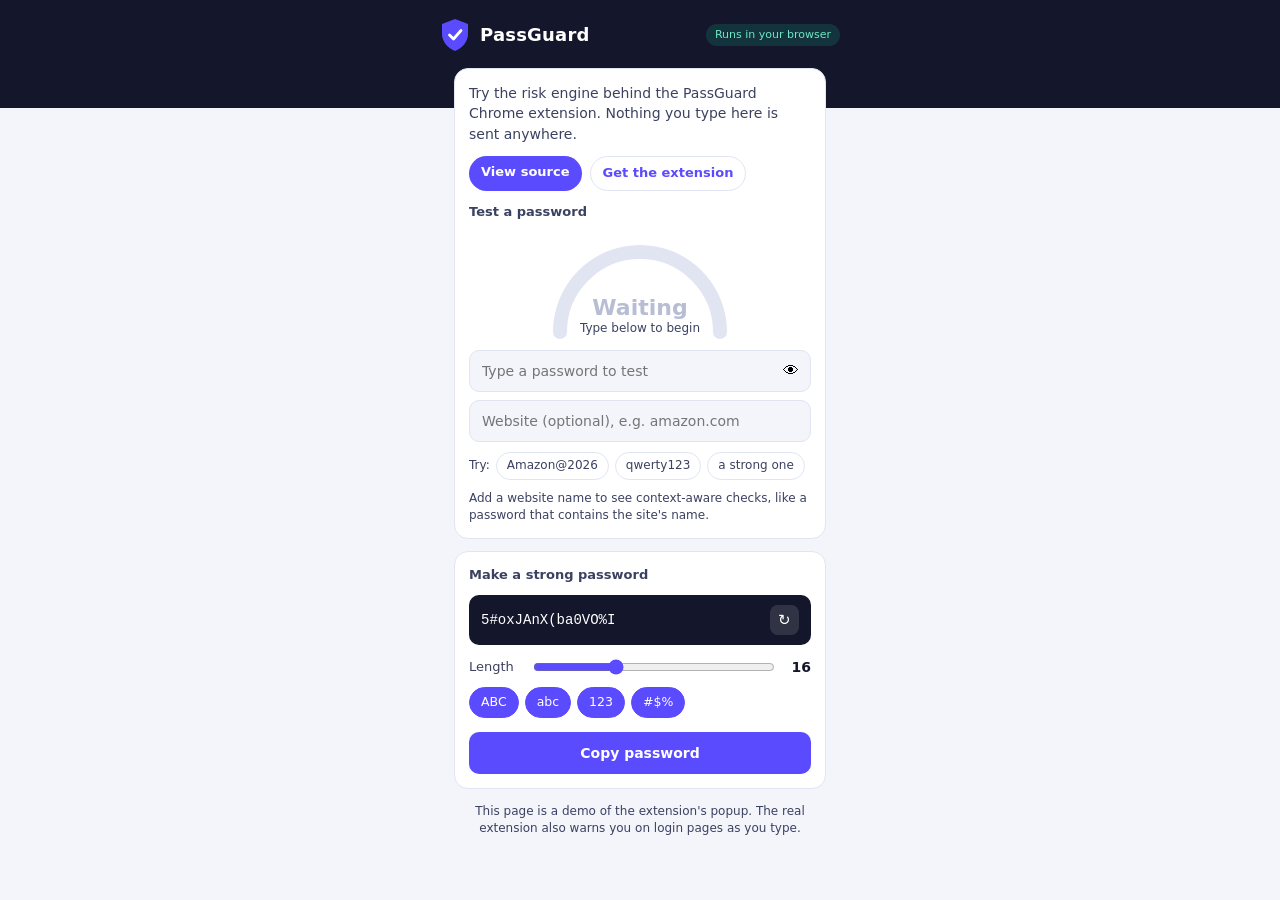
==== docs/index.html @ 55a2b688 "Add files via upload" ====
<!DOCTYPE html>
<html lang="en">
<head>
<meta charset="UTF-8">
<meta name="viewport" content="width=device-width, initial-scale=1">
<title>PassGuard - Live Demo</title>
<meta name="description" content="Try PassGuard: privacy-first password risk analysis that runs entirely in your browser.">
<style>
  :root {
    --ink: #14172B;
    --ink-soft: #3B4160;
    --mist: #F3F5FB;
    --card: #FFFFFF;
    --line: #E1E5F2;
    --violet: #5B4BFF;
    --violet-dark: #4536E0;
    --mint: #17B890;
    --amber: #F5A524;
    --orange: #F07C2A;
    --coral: #E8455F;
    --lvl: #B7BDD3;          /* current risk colour, changed by JS */
  }
  * { box-sizing: border-box; }
  body {
    width: 340px; margin: 0; background: var(--mist); color: var(--ink);
    font: 14px/1.45 "Segoe UI", system-ui, -apple-system, Roboto, sans-serif;
  }

  /* ---------- Header ---------- */
  header {
    background: var(--ink); color: #fff; padding: 16px 18px 46px;
    display: flex; align-items: center; gap: 10px;
  }
  header svg { flex: none; }
  .brand { font-size: 18px; font-weight: 700; letter-spacing: .2px; }
  .pill {
    margin-left: auto; font-size: 11px; padding: 3px 9px; border-radius: 99px;
    background: rgba(23,184,144,.18); color: #6EE7C5; white-space: nowrap;
  }

  main { padding: 0 14px 14px; margin-top: -32px; }
  .card {
    background: var(--card); border: 1px solid var(--line);
    border-radius: 14px; padding: 14px;
  }
  .card + .card { margin-top: 12px; }
  h2 { font-size: 13px; margin: 0 0 10px; color: var(--ink-soft); font-weight: 600; }

  /* ---------- Tester ---------- */
  #tester[data-level="low"]      { --lvl: var(--mint); }
  #tester[data-level="moderate"] { --lvl: var(--amber); }
  #tester[data-level="high"]     { --lvl: var(--orange); }
  #tester[data-level="critical"] { --lvl: var(--coral); }

  .gauge { position: relative; width: 200px; height: 110px; margin: 0 auto 4px; }
  .gauge svg { display: block; }
  .track, .fill { fill: none; stroke-width: 14; stroke-linecap: round; }
  .track { stroke: var(--line); }
  .fill  { stroke: var(--lvl); stroke-dasharray: 251.33; stroke-dashoffset: 251.33;
           transition: stroke-dashoffset .5s ease, stroke .3s ease; }
  .gauge-text { position: absolute; left: 0; right: 0; bottom: 4px; text-align: center; }
  .gauge-level { font-size: 22px; font-weight: 700; color: var(--lvl); line-height: 1.1; }
  .gauge-score { font-size: 12px; color: var(--ink-soft); }

  .field { position: relative; margin-top: 8px; }
  .field input {
    width: 100%; padding: 10px 40px 10px 12px; font: inherit;
    border: 1.5px solid var(--line); border-radius: 10px; background: var(--mist);
    color: var(--ink);
  }
  .field input:focus { outline: none; border-color: var(--violet); background: #fff; }
  .eye {
    position: absolute; right: 6px; top: 50%; transform: translateY(-50%);
    border: 0; background: none; cursor: pointer; padding: 4px 6px; font-size: 16px;
  }
  .reasons { list-style: none; margin: 10px 0 0; padding: 0; font-size: 13px; }
  .reasons li { display: flex; gap: 8px; padding: 4px 0; color: var(--ink-soft); }
  .reasons li::before {
    content: ""; flex: none; width: 8px; height: 8px; margin-top: 6px;
    border-radius: 50%; background: var(--lvl);
  }
  .hint { margin: 10px 0 0; font-size: 12px; color: var(--ink-soft); }

  /* ---------- Generator ---------- */
  .output {
    display: flex; align-items: center; gap: 8px; padding: 10px 12px;
    background: var(--ink); color: #fff; border-radius: 10px;
    font: 14px/1.3 ui-monospace, Consolas, "Courier New", monospace;
  }
  #pwOut { flex: 1; word-break: break-all; user-select: all; }
  .icon-btn {
    flex: none; border: 0; border-radius: 8px; padding: 6px 8px; cursor: pointer;
    background: rgba(255,255,255,.12); color: #fff; font-size: 15px;
  }
  .icon-btn:hover { background: rgba(255,255,255,.22); }

  .row { display: flex; align-items: center; gap: 10px; margin-top: 12px; }
  .row label.name { font-size: 13px; color: var(--ink-soft); min-width: 52px; }
  input[type=range] { flex: 1; accent-color: var(--violet); }
  #lenVal { width: 24px; text-align: right; font-weight: 700; }

  .chips { display: flex; flex-wrap: wrap; gap: 6px; margin-top: 10px; }
  .chip input { position: absolute; opacity: 0; pointer-events: none; }
  .chip span {
    display: inline-block; padding: 5px 11px; border-radius: 99px; cursor: pointer;
    border: 1.5px solid var(--line); font-size: 12.5px; color: var(--ink-soft);
    user-select: none;
  }
  .chip input:checked + span { background: var(--violet); border-color: var(--violet); color: #fff; }
  .chip input:focus-visible + span { outline: 2px solid var(--violet); outline-offset: 2px; }

  .primary {
    width: 100%; margin-top: 14px; padding: 11px; border: 0; border-radius: 10px;
    background: var(--violet); color: #fff; font: inherit; font-weight: 600; cursor: pointer;
    transition: background .15s;
  }
  .primary:hover { background: var(--violet-dark); }
  .primary.done { background: var(--mint); }
  button:focus-visible, input:focus-visible { outline: 2px solid var(--violet); outline-offset: 2px; }

  footer { text-align: center; font-size: 11.5px; color: var(--ink-soft); padding: 0 14px 14px; }

  @media (prefers-reduced-motion: reduce) {
    .fill, .primary { transition: none; }
  }

  /* ---------- Demo page overrides ---------- */
  body { width: auto; min-height: 100vh; }
  header { padding: 18px 16px 56px; }
  .wrap { width: 100%; max-width: 400px; margin: 0 auto; }
  header .wrap { display: flex; align-items: center; gap: 10px; }
  main.wrap { padding: 0 14px 20px; margin-top: -40px; }
  .lede { font-size: 14px; color: var(--ink-soft); margin: 0 0 12px; }
  .links { display: flex; gap: 8px; margin: 0 0 12px; flex-wrap: wrap; }
  .links a {
    padding: 7px 12px; border-radius: 99px; font-size: 13px; font-weight: 600;
    text-decoration: none; background: var(--violet); color: #fff;
  }
  .links a.alt { background: #fff; color: var(--violet); border: 1.5px solid var(--line); }
  .links a:focus-visible { outline: 2px solid var(--violet); outline-offset: 2px; }
  .examples { display: flex; flex-wrap: wrap; gap: 6px; margin-top: 10px; align-items: center; }
  .examples span.lbl { font-size: 12px; color: var(--ink-soft); }
  .examples button {
    border: 1.5px solid var(--line); background: #fff; border-radius: 99px; cursor: pointer;
    padding: 4px 10px; font: inherit; font-size: 12px; color: var(--ink-soft);
  }
  .examples button:hover { border-color: var(--violet); color: var(--violet); }
  #siteInput { padding-right: 12px; }
  .note { font-size: 12px; color: var(--ink-soft); text-align: center; margin: 14px 0 0; }
</style>
</head>
<body>

<header>
  <div class="wrap">
    <svg width="30" height="34" viewBox="0 0 30 34" aria-hidden="true">
      <path d="M15 1 L28 6 V16 C28 24 22 30 15 33 C8 30 2 24 2 16 V6 Z" fill="#5B4BFF"/>
      <path d="M9.5 17 L13.5 21 L21 12.5" fill="none" stroke="#fff" stroke-width="2.8"
            stroke-linecap="round" stroke-linejoin="round"/>
    </svg>
    <span class="brand">PassGuard</span>
    <span class="pill">Runs in your browser</span>
  </div>
</header>

<main class="wrap">
  <section class="card" id="tester" data-level="none">
    <p class="lede">Try the risk engine behind the PassGuard Chrome extension. Nothing you type here is sent anywhere.</p>
    <div class="links">
      <a href="https://github.com/YOUR-USERNAME/passguard">View source</a>
      <a class="alt" href="https://github.com/YOUR-USERNAME/passguard/releases">Get the extension</a>
    </div>

    <h2>Test a password</h2>
    <div class="gauge">
      <svg viewBox="0 0 200 110" width="200" height="110" aria-hidden="true">
        <path class="track" d="M20 100 A80 80 0 0 1 180 100"/>
        <path class="fill" id="gaugeFill" d="M20 100 A80 80 0 0 1 180 100"/>
      </svg>
      <div class="gauge-text" aria-live="polite">
        <div class="gauge-level" id="levelText">Waiting</div>
        <div class="gauge-score" id="scoreText">Type below to begin</div>
      </div>
    </div>

    <div class="field">
      <input id="testInput" type="password" placeholder="Type a password to test"
             autocomplete="off" spellcheck="false" aria-label="Password to test">
      <button class="eye" id="eyeBtn" type="button" aria-label="Show password">&#128065;</button>
    </div>
    <div class="field">
      <input id="siteInput" type="text" placeholder="Website (optional), e.g. amazon.com"
             autocomplete="off" spellcheck="false" aria-label="Website name">
    </div>

    <div class="examples">
      <span class="lbl">Try:</span>
      <button type="button" data-pw="Amazon@2026" data-site="amazon.com">Amazon@2026</button>
      <button type="button" data-pw="qwerty123" data-site="">qwerty123</button>
      <button type="button" data-pw="Maple-Orbit-Quiet-Lantern-47" data-site="">a strong one</button>
    </div>

    <ul class="reasons" id="reasons"></ul>
    <p class="hint" id="hint">Add a website name to see context-aware checks, like a password that contains the site's name.</p>
  </section>

  <section class="card">
    <h2>Make a strong password</h2>
    <div class="output">
      <span id="pwOut">&nbsp;</span>
      <button class="icon-btn" id="refreshBtn" type="button" aria-label="Generate a new password">&#8635;</button>
    </div>
    <div class="row">
      <label class="name" for="len">Length</label>
      <input id="len" type="range" min="8" max="32" value="16">
      <span id="lenVal">16</span>
    </div>
    <div class="chips">
      <label class="chip"><input type="checkbox" id="optUpper" checked><span>ABC</span></label>
      <label class="chip"><input type="checkbox" id="optLower" checked><span>abc</span></label>
      <label class="chip"><input type="checkbox" id="optNumbers" checked><span>123</span></label>
      <label class="chip"><input type="checkbox" id="optSymbols" checked><span>#$%</span></label>
    </div>
    <button class="primary" id="copyBtn" type="button">Copy password</button>
  </section>

  <p class="note">This page is a demo of the extension's popup. The real extension also warns you on login pages as you type.</p>
</main>

<script src="zxcvbn.js"></script>
<script src="riskEngine.js"></script>
<script src="generator.js"></script>
<script src="demo.js"></script>
</body>
</html>
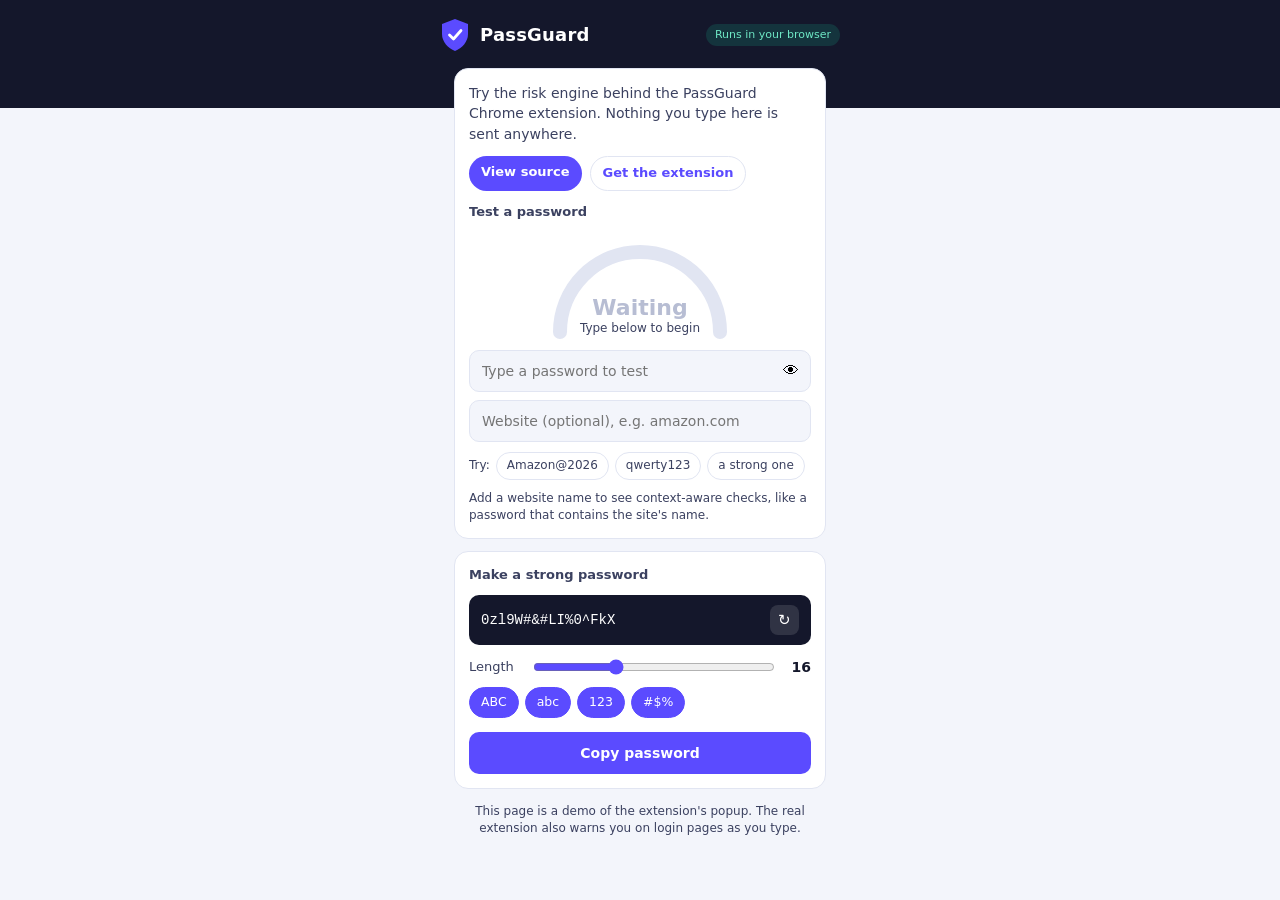
==== commit d993464a: "Update GitHub links in index.html" ====
--- a/docs/index.html
+++ b/docs/index.html
@@ -167,8 +167,8 @@
   <section class="card" id="tester" data-level="none">
     <p class="lede">Try the risk engine behind the PassGuard Chrome extension. Nothing you type here is sent anywhere.</p>
     <div class="links">
-      <a href="https://github.com/YOUR-USERNAME/passguard">View source</a>
-      <a class="alt" href="https://github.com/YOUR-USERNAME/passguard/releases">Get the extension</a>
+      <a href="https://github.com/Shayan-Chakra/passguard">View source</a>
+      <a class="alt" href="https://github.com/Shayan-Chakra/passguard/releases">Get the extension</a>
     </div>
 
     <h2>Test a password</h2>
